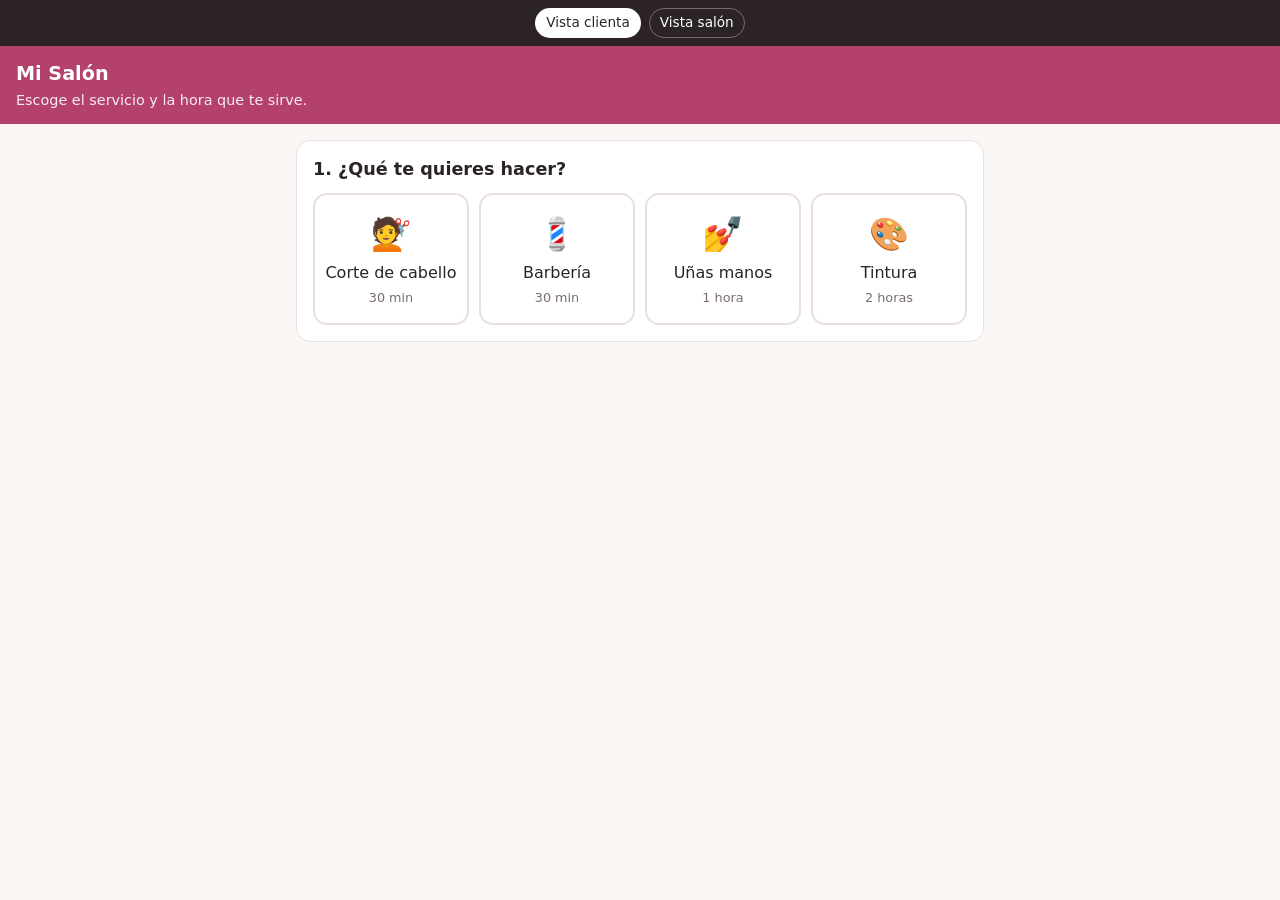
==== index.html @ 4b16f565 "Agenda de citas v0.1 (prototipo para aprobar): menú de servicios, calendario propio, solicitudes ace" ====
<!doctype html>
<html lang="es">
<head>
<meta charset="utf-8">
<meta name="viewport" content="width=device-width, initial-scale=1">
<title>Agenda de Citas</title>
<style>
:root{
  --bg:#faf7f5; --card:#ffffff; --ink:#2b2326; --muted:#7a6d72; --line:#eadfe2;
  --brand:#b4416b; --brand-ink:#ffffff; --soft:#f7e6ec; --ok:#2e7d4f; --okbg:#e5f4ea;
  --warn:#9a6a00; --warnbg:#fff3d6; --bad:#b3261e; --badbg:#fde7e5; --off:#f1eeee;
}
*{box-sizing:border-box}
body{margin:0;background:var(--bg);color:var(--ink);font:16px/1.45 system-ui,-apple-system,"Segoe UI",Roboto,sans-serif}
header{background:var(--brand);color:var(--brand-ink);padding:14px 16px}
header h1{margin:0;font-size:1.2rem}
header p{margin:2px 0 0;opacity:.9;font-size:.9rem}
main{max-width:720px;margin:0 auto;padding:16px}
.demo{display:flex;gap:8px;justify-content:center;padding:8px;background:#2b2326;flex-wrap:wrap}
.demo a{color:#fff;text-decoration:none;font-size:.85rem;padding:4px 10px;border-radius:99px;border:1px solid #fff5}
.demo a.on{background:#fff;color:#2b2326}
.card{background:var(--card);border:1px solid var(--line);border-radius:14px;padding:16px;margin-bottom:14px}
h2{font-size:1.1rem;margin:0 0 10px}
h3{font-size:1rem;margin:14px 0 8px}
.muted{color:var(--muted);font-size:.9rem}
.menu{display:grid;grid-template-columns:repeat(auto-fill,minmax(150px,1fr));gap:10px}
.menu button{display:flex;flex-direction:column;align-items:center;gap:4px;padding:16px 8px;border:2px solid var(--line);border-radius:14px;background:#fff;cursor:pointer;font:inherit;color:inherit}
.menu button:hover,.menu button.sel{border-color:var(--brand);background:var(--soft)}
.menu .ic{font-size:2rem}
.menu .du{font-size:.8rem;color:var(--muted)}
button.btn{font:inherit;border:0;border-radius:10px;padding:11px 16px;cursor:pointer;background:var(--brand);color:var(--brand-ink);font-weight:600}
button.btn.sec{background:#fff;color:var(--ink);border:1px solid var(--line)}
button.btn.ok{background:var(--ok)}
button.btn.bad{background:#fff;color:var(--bad);border:1px solid var(--bad)}
button.btn:disabled{opacity:.45;cursor:not-allowed}
.row{display:flex;gap:8px;flex-wrap:wrap;align-items:center}
.cal{display:grid;grid-template-columns:repeat(7,1fr);gap:4px;text-align:center}
.cal .dn{font-size:.75rem;color:var(--muted);padding:4px 0}
.cal button{font:inherit;aspect-ratio:1;border-radius:10px;border:1px solid var(--line);background:#fff;cursor:pointer;color:var(--ink)}
.cal button:disabled{background:var(--off);color:#bbb;border-color:transparent;cursor:default}
.cal button.sel{background:var(--brand);color:#fff;border-color:var(--brand)}
.cal button.hoy{outline:2px solid var(--brand);outline-offset:-2px}
.calhead{display:flex;justify-content:space-between;align-items:center;margin-bottom:8px}
.calhead button{font:inherit;border:1px solid var(--line);background:#fff;border-radius:8px;padding:4px 12px;cursor:pointer}
.slots{display:grid;grid-template-columns:repeat(auto-fill,minmax(84px,1fr));gap:8px}
.slots button{font:inherit;padding:10px 0;border-radius:10px;border:1px solid var(--line);background:#fff;cursor:pointer}
.slots button.sel{background:var(--brand);color:#fff;border-color:var(--brand)}
label{display:block;font-weight:600;font-size:.9rem;margin:10px 0 4px}
input,select,textarea{font:inherit;width:100%;padding:10px;border:1px solid var(--line);border-radius:10px;background:#fff;color:var(--ink)}
input[type=checkbox]{width:auto}
.chk{display:flex;gap:8px;align-items:flex-start;font-weight:400}
.err{color:var(--bad);font-size:.85rem;margin-top:4px}
.badge{display:inline-block;padding:2px 10px;border-radius:99px;font-size:.8rem;font-weight:600}
.b-pendiente{background:var(--warnbg);color:var(--warn)}
.b-confirmada{background:var(--okbg);color:var(--ok)}
.b-rechazada,.b-cancelada{background:var(--badbg);color:var(--bad)}
.tabs{display:flex;gap:6px;margin-bottom:14px;flex-wrap:wrap}
.tabs a{text-decoration:none;color:var(--ink);padding:8px 14px;border-radius:99px;background:#fff;border:1px solid var(--line);font-size:.95rem}
.tabs a.on{background:var(--brand);color:#fff;border-color:var(--brand)}
.cnt{background:var(--bad);color:#fff;border-radius:99px;padding:0 7px;font-size:.75rem;margin-left:4px}
.item{border:1px solid var(--line);border-radius:12px;padding:12px;margin-bottom:10px}
.item .t{font-weight:700}
.srv{display:grid;grid-template-columns:64px minmax(0,1fr) 120px 36px;gap:6px;align-items:center;margin-bottom:8px}
.srv select[data-f="icono"]{font-size:1.4rem;padding:4px 2px;text-align:center}
.srv button{border:0;background:none;font-size:1.1rem;cursor:pointer;color:var(--bad)}
.dia{display:grid;grid-template-columns:110px minmax(0,1fr) minmax(0,1fr);gap:6px;align-items:center;margin-bottom:6px}
.dia input,.srv input,.srv select{min-width:0}
.dia input[type=time]{padding:8px 6px}
.chips{display:flex;gap:6px;flex-wrap:wrap}
.chips button{font:inherit;font-size:.85rem;border:1px dashed var(--brand);color:var(--brand);background:#fff;border-radius:99px;padding:4px 10px;cursor:pointer}
.toast{position:fixed;left:50%;bottom:20px;transform:translateX(-50%);background:#2b2326;color:#fff;padding:12px 18px;border-radius:12px;box-shadow:0 6px 24px #0004;max-width:90vw;z-index:9}
.resumen{background:var(--soft);border-radius:12px;padding:12px;margin:10px 0}
@media (max-width:480px){
  .srv{grid-template-columns:64px minmax(0,1fr) 32px;grid-template-areas:"ic nom del" "ic dur del";padding-bottom:8px;border-bottom:1px solid var(--line)}
  .srv [data-f="icono"]{grid-area:ic;height:100%}.srv [data-f="nombre"]{grid-area:nom}.srv [data-f="min"]{grid-area:dur}.srv button{grid-area:del}
  .dia{grid-template-columns:92px minmax(0,1fr) minmax(0,1fr);gap:4px}
  .dia .chk{font-size:.9rem}
}
</style>
</head>
<body>
<nav class="demo" id="demo">
  <a href="#/reservar" data-r="reservar">Vista clienta</a>
  <a href="#/salon" data-r="salon">Vista salón</a>
</nav>
<header><h1 id="hNombre">Agenda</h1><p id="hSub"></p></header>
<main id="app"></main>
<div id="toast" class="toast" hidden></div>

<script>
/* ===== Datos (versión de prueba: se guardan en este navegador) ===== */
const K_CFG = "agenda.config", K_CITAS = "agenda.citas";
const SUGERIDOS = [
  ["💇","Corte de cabello",30],["💈","Barbería",30],["🧔","Barba",20],["💅","Uñas manos",60],
  ["🦶","Uñas pies",60],["🎨","Tintura",120],["✨","Peinado",45],["👁️","Cejas",20],
  ["💆","Tratamiento capilar",60],["💄","Maquillaje",60],["🌀","Alisado / keratina",180]
];
const ICONOS = ["💇","💈","🧔","💅","🦶","🎨","✨","👁️","💆","💄","🌀","✂️","🌸","⭐"];
const DIAS = ["Domingo","Lunes","Martes","Miércoles","Jueves","Viernes","Sábado"];
const MESES = ["enero","febrero","marzo","abril","mayo","junio","julio","agosto","septiembre","octubre","noviembre","diciembre"];

function cfgInicial(){
  const h = {};
  for (let d=0; d<7; d++) h[d] = {abierto: d!==0, desde:"08:00", hasta: d===6 ? "14:00" : "18:00"};
  return {
    nombre:"Mi Salón", mensaje:"Escoge el servicio y la hora que te sirve.",
    servicios:[
      {id:id(),icono:"💇",nombre:"Corte de cabello",min:30},
      {id:id(),icono:"💈",nombre:"Barbería",min:30},
      {id:id(),icono:"💅",nombre:"Uñas manos",min:60},
      {id:id(),icono:"🎨",nombre:"Tintura",min:120}],
    horario:h, descanso:{activo:true,desde:"12:00",hasta:"13:00"},
    intervalo:30, simultaneas:1, diasAdelante:30, avisoMinHoras:2
  };
}
function leer(k, def){ try { const v = localStorage.getItem(k); return v ? JSON.parse(v) : def; } catch(e){ return def; } }
function guardar(k, v){ try { localStorage.setItem(k, JSON.stringify(v)); return true; } catch(e){ toast("No se pudo guardar en este navegador."); return false; } }
let cfgMem = null;
function cfg(){
  const g = leer(K_CFG, null); if (g) return g;
  if (!cfgMem){ cfgMem = cfgInicial(); guardar(K_CFG, cfgMem); }
  return cfgMem;
}
function citas(){ return leer(K_CITAS, []); }
function id(){ return Date.now().toString(36) + Math.random().toString(36).slice(2,6); }

/* ===== Utilidades ===== */
const $ = s => document.querySelector(s);
function esc(s){ return String(s ?? "").replace(/[&<>"']/g, c => ({"&":"&amp;","<":"&lt;",">":"&gt;",'"':"&quot;","'":"&#39;"}[c])); }
const pad = n => String(n).padStart(2,"0");
const ymd = d => d.getFullYear()+"-"+pad(d.getMonth()+1)+"-"+pad(d.getDate());
const deYmd = s => { const [a,m,d] = s.split("-").map(Number); return new Date(a,m-1,d); };
const aMin = s => { const [h,m] = s.split(":").map(Number); return h*60+m; };
const deMin = m => pad(Math.floor(m/60))+":"+pad(m%60);
function hora12(s){ let [h,m] = s.split(":").map(Number); const ap = h<12?"a. m.":"p. m."; h = h%12||12; return h+":"+pad(m)+" "+ap; }
function fechaLarga(s){ const d = deYmd(s); return DIAS[d.getDay()]+" "+d.getDate()+" de "+MESES[d.getMonth()]; }
function durTxt(m){ return m<60 ? m+" min" : (m%60 ? Math.floor(m/60)+" h "+m%60+" min" : (m/60)+(m===60?" hora":" horas")); }
function toast(t){ const e = $("#toast"); e.textContent = t; e.hidden = false; clearTimeout(toast.t); toast.t = setTimeout(()=>e.hidden=true, 3500); }

/* ===== Cálculo de horas libres ===== */
function horasLibres(fecha, min, ignorarId){
  const c = cfg(), d = deYmd(fecha), h = c.horario[d.getDay()];
  if (!h || !h.abierto) return [];
  const ini = aMin(h.desde), fin = aMin(h.hasta), paso = Math.max(5, +c.intervalo||30);
  const ahora = new Date(), limite = ahora.getTime() + (+c.avisoMinHoras||0)*3600e3;
  const ocupadas = citas().filter(x => x.fecha===fecha && (x.estado==="pendiente"||x.estado==="confirmada") && x.id!==ignorarId);
  const res = [];
  for (let t = ini; t + min <= fin; t += paso){
    if (c.descanso && c.descanso.activo){
      const a = aMin(c.descanso.desde), b = aMin(c.descanso.hasta);
      if (t < b && t + min > a) continue;
    }
    const inicio = new Date(d.getFullYear(), d.getMonth(), d.getDate(), Math.floor(t/60), t%60);
    if (inicio.getTime() < limite) continue;
    const cruces = ocupadas.filter(x => { const a = aMin(x.hora); return t < a + x.min && t + min > a; }).length;
    if (cruces >= Math.max(1, +c.simultaneas||1)) continue;
    res.push(deMin(t));
  }
  return res;
}

/* ===== Router ===== */
function ruta(){ return (location.hash.replace(/^#\/?/,"") || "reservar").split("/"); }
function render(){
  const r = ruta(), c = cfg();
  $("#hNombre").textContent = c.nombre || "Agenda";
  document.querySelectorAll("#demo a").forEach(a => a.classList.toggle("on", r[0]===a.dataset.r));
  if (r[0]==="salon") return vistaSalon(r[1]||"solicitudes");
  if (r[0]==="cita") return vistaCita(r[1]);
  return vistaReservar();
}
addEventListener("hashchange", () => { estado = {}; borrador = null; render(); });
addEventListener("storage", e => {
  if (e.key !== K_CITAS && e.key !== K_CFG) return;
  const r = ruta();
  if (r[0]==="salon" && e.key===K_CITAS){
    const antes = JSON.parse(e.oldValue||"[]").length, ahora = JSON.parse(e.newValue||"[]").length;
    if (ahora > antes){ toast("🔔 Nueva solicitud de cita"); avisoSistema("Nueva solicitud de cita"); }
  }
  if (r[0]==="cita" && e.key===K_CITAS) toast("Tu cita se actualizó");
  if (!(r[0]==="reservar" && estado.paso==="datos")) render();
});
function avisoSistema(t){ try { if ("Notification" in window && Notification.permission==="granted") new Notification(t); } catch(e){} }

/* ===== Vista clienta: reservar ===== */
let estado = {};
function vistaReservar(){
  const c = cfg(); $("#hSub").textContent = c.mensaje || "";
  const srv = c.servicios.filter(s => s.nombre);
  const diasAbiertos = Object.values(c.horario).some(h => h.abierto);
  if (!srv.length || !diasAbiertos){
    $("#app").innerHTML = `<div class="card"><h2>Pronto podrás reservar aquí</h2><p class="muted">El salón todavía está configurando sus servicios y horarios.</p></div>`;
    return;
  }
  const s = srv.find(x => x.id===estado.srv);
  let h = `<div class="card"><h2>1. ¿Qué te quieres hacer?</h2><div class="menu">` +
    srv.map(x => `<button data-srv="${x.id}" class="${x.id===estado.srv?"sel":""}"><span class="ic">${esc(x.icono||"✨")}</span><span>${esc(x.nombre)}</span><span class="du">${durTxt(x.min)}</span></button>`).join("") +
    `</div></div>`;
  if (s){
    h += `<div class="card"><h2>2. Escoge el día</h2>${calendario(s.min)}</div>`;
    if (estado.fecha){
      const libres = horasLibres(estado.fecha, s.min);
      h += `<div class="card"><h2>3. Escoge la hora</h2><p class="muted">${fechaLarga(estado.fecha)}</p>` +
        (libres.length ? `<div class="slots">` + libres.map(t => `<button data-hora="${t}" class="${t===estado.hora?"sel":""}">${hora12(t)}</button>`).join("") + `</div>`
                       : `<p>Ya no quedan horas libres este día. Prueba con otro.</p>`) + `</div>`;
    }
    if (estado.fecha && estado.hora) h += formDatos(s);
  }
  $("#app").innerHTML = h;
  document.querySelectorAll("[data-srv]").forEach(b => b.onclick = () => { estado = {srv:b.dataset.srv, mes:estado.mes}; render(); bajar(".cal"); });
  document.querySelectorAll("[data-dia]").forEach(b => b.onclick = () => { estado.fecha = b.dataset.dia; estado.hora = null; render(); bajar(".slots"); });
  document.querySelectorAll("[data-mes]").forEach(b => b.onclick = () => { estado.mes = (estado.mes||0) + (+b.dataset.mes); render(); });
  document.querySelectorAll("[data-hora]").forEach(b => b.onclick = () => { estado.hora = b.dataset.hora; estado.paso="datos"; render(); bajar("#fDatos"); });
  const f = $("#fDatos"); if (f) f.onsubmit = enviarSolicitud;
}
function bajar(sel){ const e = $(sel); if (e) e.scrollIntoView({behavior:"smooth", block:"center"}); }

function calendario(min){
  const c = cfg(), hoy = new Date(); hoy.setHours(0,0,0,0);
  const tope = new Date(hoy); tope.setDate(tope.getDate() + (+c.diasAdelante||30));
  const off = estado.mes||0, base = new Date(hoy.getFullYear(), hoy.getMonth()+off, 1);
  const primero = (base.getDay()+6)%7, dimes = new Date(base.getFullYear(), base.getMonth()+1, 0).getDate();
  let h = `<div class="calhead"><button data-mes="-1" ${off<=0?"disabled":""} aria-label="Mes anterior">‹</button><strong>${MESES[base.getMonth()]} ${base.getFullYear()}</strong><button data-mes="1" ${new Date(base.getFullYear(),base.getMonth()+1,1)>tope?"disabled":""} aria-label="Mes siguiente">›</button></div><div class="cal">`;
  h += ["L","M","M","J","V","S","D"].map(d => `<div class="dn">${d}</div>`).join("");
  for (let i=0; i<primero; i++) h += `<div></div>`;
  for (let d=1; d<=dimes; d++){
    const f = new Date(base.getFullYear(), base.getMonth(), d), k = ymd(f);
    const ok = f >= hoy && f <= tope && horasLibres(k, min).length > 0;
    h += `<button ${ok?`data-dia="${k}"`:"disabled"} class="${k===estado.fecha?"sel":""} ${f.getTime()===hoy.getTime()?"hoy":""}">${d}</button>`;
  }
  return h + `</div><p class="muted" style="margin-top:8px">Los días en gris no tienen horas libres.</p>`;
}

function formDatos(s){
  const g = leer("agenda.misdatos", {});
  return `<form class="card" id="fDatos" novalidate><h2>4. Tus datos</h2>
    <div class="resumen"><strong>${esc(s.icono)} ${esc(s.nombre)}</strong><br>${fechaLarga(estado.fecha)} · ${hora12(estado.hora)} · ${durTxt(s.min)}</div>
    <label for="dNom">Nombre</label><input id="dNom" autocomplete="name" value="${esc(g.nombre)}" maxlength="60">
    <div class="err" id="eNom"></div>
    <label for="dCel">Celular</label><input id="dCel" inputmode="tel" autocomplete="tel" placeholder="300 123 4567" value="${esc(g.celular)}" maxlength="16">
    <div class="err" id="eCel"></div>
    <label for="dMail">Correo <span class="muted">(opcional, para enviarte la confirmación)</span></label><input id="dMail" type="email" autocomplete="email" value="${esc(g.correo)}" maxlength="80">
    <div class="err" id="eMail"></div>
    <label for="dNota">Nota para el salón <span class="muted">(opcional)</span></label><textarea id="dNota" rows="2" maxlength="200"></textarea>
    <label class="chk"><input type="checkbox" id="dOk"> <span>Autorizo al salón a usar mis datos solo para gestionar mi cita (Ley 1581 de 2012).</span></label>
    <div class="err" id="eOk"></div>
    <div class="row" style="margin-top:12px"><button class="btn" type="submit">Pedir la cita</button></div>
    <p class="muted">El salón revisa tu solicitud y te confirma.</p></form>`;
}

function enviarSolicitud(ev){
  ev.preventDefault();
  const c = cfg(), s = c.servicios.find(x => x.id===estado.srv);
  const nom = $("#dNom").value.trim().replace(/\s+/g," "), cel = $("#dCel").value.replace(/[\s\-().]/g,"").replace(/^\+?57/,"");
  const mail = $("#dMail").value.trim(), nota = $("#dNota").value.trim();
  let bien = true;
  const marca = (e, t) => { $(e).textContent = t; if (t) bien = false; };
  marca("#eNom", nom.length < 2 ? "Escribe tu nombre." : /[0-9]/.test(nom) ? "El nombre no lleva números." : "");
  marca("#eCel", /^3\d{9}$/.test(cel) ? "" : "Escribe un celular de 10 dígitos que empiece por 3.");
  marca("#eMail", !mail || /^[^\s@]+@[^\s@]+\.[^\s@]{2,}$/.test(mail) ? "" : "Ese correo no parece correcto.");
  marca("#eOk", $("#dOk").checked ? "" : "Necesitamos tu autorización para agendar.");
  if (!bien) return;
  if (!s || !horasLibres(estado.fecha, s.min).includes(estado.hora)){
    toast("Esa hora se acaba de ocupar. Escoge otra."); estado.hora = null; estado.paso = null; render(); return;
  }
  const cita = {id:id(), servicioId:s.id, servicio:s.nombre, icono:s.icono, min:s.min, fecha:estado.fecha, hora:estado.hora,
    nombre:nom, celular:cel, correo:mail, nota, estado:"pendiente", creada:new Date().toISOString()};
  const todas = citas(); todas.push(cita);
  if (!guardar(K_CITAS, todas)) return;
  guardar("agenda.misdatos", {nombre:nom, celular:cel, correo:mail});
  estado = {}; location.hash = "#/cita/" + cita.id;
}

/* ===== Vista clienta: estado de mi cita ===== */
function vistaCita(cid){
  const x = citas().find(c => c.id===cid); $("#hSub").textContent = "Tu cita";
  if (!x){ $("#app").innerHTML = `<div class="card"><h2>No encontramos esa cita</h2><p><a href="#/reservar">Pedir una cita</a></p></div>`; return; }
  const txt = {pendiente:"Tu solicitud llegó al salón. Te avisamos cuando la confirmen.",
    confirmada:"¡Listo! El salón confirmó tu cita. Te esperamos.",
    rechazada:"El salón no puede atenderte a esa hora." + (x.motivo ? " Motivo: " + x.motivo : "") + " Puedes pedir otra.",
    cancelada:"Esta cita fue cancelada."}[x.estado];
  $("#app").innerHTML = `<div class="card"><span class="badge b-${x.estado}">${x.estado[0].toUpperCase()+x.estado.slice(1)}</span>
    <h2 style="margin-top:10px">${esc(x.icono)} ${esc(x.servicio)}</h2>
    <p><strong>${fechaLarga(x.fecha)}</strong> a las <strong>${hora12(x.hora)}</strong> (${durTxt(x.min)})</p>
    <p>${esc(txt)}</p>
    <div class="row">
      ${x.estado==="confirmada" ? `<button class="btn" id="bIcs">Agregar a mi calendario</button>` : ""}
      ${x.estado==="pendiente"||x.estado==="confirmada" ? `<button class="btn bad" id="bCan">Cancelar mi cita</button>` : `<a href="#/reservar"><button class="btn">Pedir otra cita</button></a>`}
    </div></div>`;
  const bi = $("#bIcs"); if (bi) bi.onclick = () => bajarIcs(x);
  const bc = $("#bCan"); if (bc) bc.onclick = () => { if (bc.dataset.seguro){ cambiarEstado(x.id,"cancelada"); } else { bc.dataset.seguro = 1; bc.textContent = "Toca otra vez para cancelar"; } };
}
function bajarIcs(x){
  const f = x.fecha.replace(/-/g,""), ini = x.hora.replace(":","")+"00", fin = deMin(aMin(x.hora)+x.min).replace(":","")+"00";
  const ics = ["BEGIN:VCALENDAR","VERSION:2.0","PRODID:-//Agenda//ES","BEGIN:VEVENT","UID:"+x.id+"@agenda",
    "DTSTART:"+f+"T"+ini,"DTEND:"+f+"T"+fin,"SUMMARY:"+x.servicio+" - "+cfg().nombre,
    "BEGIN:VALARM","TRIGGER:-PT2H","ACTION:DISPLAY","DESCRIPTION:Recordatorio de tu cita","END:VALARM","END:VEVENT","END:VCALENDAR"].join("\r\n");
  const a = document.createElement("a"); a.href = URL.createObjectURL(new Blob([ics],{type:"text/calendar"})); a.download = "mi-cita.ics"; a.click();
}
function cambiarEstado(cid, est, motivo){
  const t = citas(), x = t.find(c => c.id===cid); if (!x) return;
  x.estado = est; if (motivo !== undefined) x.motivo = motivo; x.actualizada = new Date().toISOString();
  guardar(K_CITAS, t); render();
}

/* ===== Vista salón ===== */
function vistaSalon(tab){
  const c = cfg(); $("#hSub").textContent = "Panel del salón";
  const pend = citas().filter(x => x.estado==="pendiente").length;
  let h = `<nav class="tabs">
    <a href="#/salon/solicitudes" class="${tab==="solicitudes"?"on":""}">Solicitudes${pend?`<span class="cnt">${pend}</span>`:""}</a>
    <a href="#/salon/agenda" class="${tab==="agenda"?"on":""}">Agenda</a>
    <a href="#/salon/config" class="${tab==="config"?"on":""}">Configuración</a></nav>`;
  if (tab==="config") h += vistaConfig(c);
  else if (tab==="agenda") h += vistaAgenda();
  else h += vistaSolicitudes();
  $("#app").innerHTML = h;
  if (tab==="config") enlazarConfig();
  enlazarCitas();
  if ("Notification" in window && Notification.permission==="default" && !vistaSalon.pidio){
    vistaSalon.pidio = true; try { Notification.requestPermission(); } catch(e){}
  }
}
function tarjetaCita(x, acciones){
  return `<div class="item"><div class="row" style="justify-content:space-between"><span class="t">${esc(x.icono)} ${esc(x.servicio)}</span><span class="badge b-${x.estado}">${x.estado}</span></div>
    <div>${fechaLarga(x.fecha)} · <strong>${hora12(x.hora)}</strong> – ${hora12(deMin(aMin(x.hora)+x.min))}</div>
    <div>👤 ${esc(x.nombre)} · 📱 <a href="tel:${esc(x.celular)}">${esc(x.celular)}</a>${x.correo?` · ✉️ ${esc(x.correo)}`:""}</div>
    ${x.nota?`<div class="muted">“${esc(x.nota)}”</div>`:""}
    ${x.motivo?`<div class="muted">Motivo: ${esc(x.motivo)}</div>`:""}
    ${acciones?`<div class="row" style="margin-top:8px">${acciones}</div>`:""}</div>`;
}
function vistaSolicitudes(){
  const p = citas().filter(x => x.estado==="pendiente").sort((a,b) => (a.fecha+a.hora).localeCompare(b.fecha+b.hora));
  if (!p.length) return `<div class="card"><h2>Sin solicitudes nuevas</h2><p class="muted">Cuando una clienta pida cita, aparece aquí para que la aceptes.</p></div>`;
  return `<div class="card"><h2>Por confirmar (${p.length})</h2>` + p.map(x => tarjetaCita(x,
    `<button class="btn ok" data-ac="${x.id}">Aceptar</button><button class="btn bad" data-re="${x.id}">Rechazar</button>`)).join("") + `</div>`;
}
let diaAgenda = ymd(new Date());
function vistaAgenda(){
  const del = citas().filter(x => x.fecha===diaAgenda && x.estado==="confirmada").sort((a,b) => a.hora.localeCompare(b.hora));
  const prox = citas().filter(x => x.estado==="confirmada" && x.fecha>=ymd(new Date())).length;
  return `<div class="card"><h2>Agenda</h2><div class="row"><button class="btn sec" data-dmove="-1">‹</button>
    <input type="date" id="dAg" value="${diaAgenda}" style="max-width:180px"><button class="btn sec" data-dmove="1">›</button></div>
    <h3>${fechaLarga(diaAgenda)}</h3>` +
    (del.length ? del.map(x => tarjetaCita(x, `<button class="btn bad" data-ca="${x.id}">Cancelar</button>`)).join("") : `<p class="muted">No hay citas confirmadas este día.</p>`) +
    `<p class="muted">Citas confirmadas de hoy en adelante: ${prox}</p></div>`;
}
function enlazarCitas(){
  document.querySelectorAll("[data-ac]").forEach(b => b.onclick = () => {
    const x = citas().find(c => c.id===b.dataset.ac);
    const choque = citas().filter(o => o.id!==x.id && o.estado==="confirmada" && o.fecha===x.fecha && aMin(x.hora) < aMin(o.hora)+o.min && aMin(x.hora)+x.min > aMin(o.hora)).length;
    if (choque >= Math.max(1, +cfg().simultaneas||1) && !b.dataset.seguro){ b.dataset.seguro = 1; b.textContent = "Se cruza con otra cita. ¿Aceptar igual?"; return; }
    cambiarEstado(x.id, "confirmada"); toast("Cita confirmada");
  });
  document.querySelectorAll("[data-re]").forEach(b => b.onclick = () => {
    const cont = b.parentElement;
    if (cont.querySelector(".motivo")) return;
    cont.insertAdjacentHTML("afterend", `<div class="motivo row" style="margin-top:8px"><input placeholder="Motivo (opcional), ej: ese día no hay cupo" maxlength="120" style="flex:1"><button class="btn bad">Rechazar</button></div>`);
    const m = cont.nextElementSibling; m.querySelector("input").focus();
    m.querySelector("button").onclick = () => { cambiarEstado(b.dataset.re, "rechazada", m.querySelector("input").value.trim()); toast("Solicitud rechazada"); };
  });
  document.querySelectorAll("[data-ca]").forEach(b => b.onclick = () => {
    if (!b.dataset.seguro){ b.dataset.seguro = 1; b.textContent = "Toca otra vez para cancelar"; return; }
    cambiarEstado(b.dataset.ca, "cancelada");
  });
  const da = $("#dAg"); if (da) da.onchange = () => { if (da.value){ diaAgenda = da.value; render(); } };
  document.querySelectorAll("[data-dmove]").forEach(b => b.onclick = () => { const d = deYmd(diaAgenda); d.setDate(d.getDate() + +b.dataset.dmove); diaAgenda = ymd(d); render(); });
}

/* ===== Configuración del salón ===== */
let borrador = null;
function vistaConfig(c){
  borrador = borrador || JSON.parse(JSON.stringify(c));
  const b = borrador, usados = new Set(b.servicios.map(s => s.nombre.toLowerCase()));
  const sug = SUGERIDOS.filter(s => !usados.has(s[1].toLowerCase()));
  return `<form class="card" id="fCfg" novalidate>
    <h2>Tu salón</h2>
    <label for="cNom">Nombre del salón</label><input id="cNom" value="${esc(b.nombre)}" maxlength="50">
    <label for="cMsg">Mensaje para las clientas</label><input id="cMsg" value="${esc(b.mensaje)}" maxlength="100">

    <h3>Servicios que ofreces</h3>
    <p class="muted">Escribe cada servicio y cuántos minutos te demoras. Así el calendario solo muestra horas en las que alcanzas.</p>
    <div id="lSrv">${b.servicios.map((s,i) => `<div class="srv">
      <select data-i="${i}" data-f="icono" aria-label="Ícono">${ICONOS.map(ic => `<option ${ic===s.icono?"selected":""}>${ic}</option>`).join("")}</select>
      <input data-i="${i}" data-f="nombre" value="${esc(s.nombre)}" placeholder="Ej: Corte de cabello" maxlength="40" aria-label="Servicio">
      <select data-i="${i}" data-f="min" aria-label="Duración">${[10,15,20,30,40,45,60,75,90,120,150,180,240].map(m => `<option value="${m}" ${m===+s.min?"selected":""}>${durTxt(m)}</option>`).join("")}</select>
      <button type="button" data-del="${i}" aria-label="Quitar">✕</button></div>`).join("")}</div>
    <div class="row" style="margin:6px 0 10px"><button type="button" class="btn sec" id="bAddSrv">+ Escribir otro servicio</button></div>
    ${sug.length?`<p class="muted">O agrega uno de la lista (con su tiempo típico, lo puedes cambiar):</p><div class="chips">${sug.map(s => `<button type="button" data-sug="${esc(s[1])}">${s[0]} ${esc(s[1])} · ${durTxt(s[2])}</button>`).join("")}</div>`:""}
    <div class="err" id="eSrv"></div>

    <h3>Días y horas en que atiendes</h3>
    ${[1,2,3,4,5,6,0].map(d => { const h = b.horario[d]; return `<div class="dia">
      <label class="chk" style="margin:0"><input type="checkbox" data-d="${d}" data-f="abierto" ${h.abierto?"checked":""}> ${DIAS[d]}</label>
      <input type="time" data-d="${d}" data-f="desde" value="${h.desde}" ${h.abierto?"":"disabled"} aria-label="${DIAS[d]} desde">
      <input type="time" data-d="${d}" data-f="hasta" value="${h.hasta}" ${h.abierto?"":"disabled"} aria-label="${DIAS[d]} hasta"></div>`; }).join("")}
    <div class="err" id="eHor"></div>
    <label class="chk"><input type="checkbox" id="cDesc" ${b.descanso.activo?"checked":""}> Hora de almuerzo / descanso (no se reciben citas)</label>
    <div class="row"><input type="time" id="cDescA" value="${b.descanso.desde}" style="max-width:150px"> a <input type="time" id="cDescB" value="${b.descanso.hasta}" style="max-width:150px"></div>
    <div class="err" id="eDesc"></div>

    <h3>Reglas</h3>
    <label for="cInt">Las citas pueden empezar cada</label>
    <select id="cInt">${[15,20,30,60].map(m => `<option value="${m}" ${m===+b.intervalo?"selected":""}>${m} minutos</option>`).join("")}</select>
    <label for="cSim">Personas atendiendo a la vez</label>
    <select id="cSim">${[1,2,3,4,5,6].map(n => `<option ${n===+b.simultaneas?"selected":""}>${n}</option>`).join("")}</select>
    <label for="cDias">Se puede reservar con anticipación de hasta</label>
    <select id="cDias">${[7,15,30,60,90].map(n => `<option value="${n}" ${n===+b.diasAdelante?"selected":""}>${n} días</option>`).join("")}</select>
    <label for="cAviso">Aviso mínimo antes de la cita</label>
    <select id="cAviso">${[0,1,2,3,6,12,24].map(n => `<option value="${n}" ${n===+b.avisoMinHoras?"selected":""}>${n===0?"Sin mínimo":n+(n===1?" hora":" horas")}</option>`).join("")}</select>

    <div class="row" style="margin-top:16px"><button class="btn" type="submit">Guardar cambios</button><button type="button" class="btn sec" id="bDescartar">Descartar</button></div>
  </form>`;
}
function leerFormCfg(){
  const b = borrador;
  b.nombre = $("#cNom").value.trim(); b.mensaje = $("#cMsg").value.trim();
  document.querySelectorAll("#lSrv [data-i]").forEach(e => { const s = b.servicios[e.dataset.i]; s[e.dataset.f] = e.dataset.f==="min" ? +e.value : (e.dataset.f==="nombre" ? e.value.trim() : e.value); });
  document.querySelectorAll("[data-d]").forEach(e => { const h = b.horario[e.dataset.d]; h[e.dataset.f] = e.type==="checkbox" ? e.checked : e.value; });
  b.descanso = {activo:$("#cDesc").checked, desde:$("#cDescA").value, hasta:$("#cDescB").value};
  b.intervalo = +$("#cInt").value; b.simultaneas = +$("#cSim").value; b.diasAdelante = +$("#cDias").value; b.avisoMinHoras = +$("#cAviso").value;
}
function enlazarConfig(){
  const re = () => { leerFormCfg(); render(); };
  $("#bAddSrv").onclick = () => { leerFormCfg(); borrador.servicios.push({id:id(), icono:"✨", nombre:"", min:30}); render(); const ins = document.querySelectorAll('#lSrv [data-f="nombre"]'); ins[ins.length-1].focus(); };
  document.querySelectorAll("[data-sug]").forEach(b => b.onclick = () => { leerFormCfg(); const s = SUGERIDOS.find(x => x[1]===b.dataset.sug); borrador.servicios.push({id:id(), icono:s[0], nombre:s[1], min:s[2]}); render(); });
  document.querySelectorAll("[data-del]").forEach(b => b.onclick = () => { leerFormCfg(); borrador.servicios.splice(+b.dataset.del,1); render(); });
  document.querySelectorAll('[data-f="abierto"]').forEach(e => e.onchange = re);
  $("#bDescartar").onclick = () => { borrador = null; render(); toast("Cambios descartados"); };
  $("#fCfg").onsubmit = ev => {
    ev.preventDefault(); leerFormCfg(); const b = borrador; let bien = true;
    const marca = (e, t) => { $(e).textContent = t; if (t) bien = false; };
    const llenos = b.servicios.filter(s => s.nombre);
    const nombres = llenos.map(s => s.nombre.toLowerCase());
    marca("#eSrv", !llenos.length ? "Agrega al menos un servicio." : nombres.length !== new Set(nombres).size ? "Hay dos servicios con el mismo nombre." : "");
    const malos = [0,1,2,3,4,5,6].filter(d => b.horario[d].abierto && (!b.horario[d].desde || !b.horario[d].hasta || aMin(b.horario[d].desde) >= aMin(b.horario[d].hasta)));
    marca("#eHor", !Object.values(b.horario).some(h => h.abierto) ? "Marca al menos un día en que atiendes." : malos.length ? "Revisa la hora de " + malos.map(d => DIAS[d]).join(", ") + ": la hora de cierre debe ser después de la de apertura." : "");
    marca("#eDesc", b.descanso.activo && (!b.descanso.desde || !b.descanso.hasta || aMin(b.descanso.desde) >= aMin(b.descanso.hasta)) ? "El descanso debe terminar después de empezar." : "");
    if (!b.nombre){ b.nombre = "Mi Salón"; }
    if (!bien){ toast("Revisa lo que está en rojo"); return; }
    b.servicios = llenos;
    if (guardar(K_CFG, b)){ borrador = null; toast("Configuración guardada ✔"); render(); }
  };
}

render();
</script>
</body>
</html>
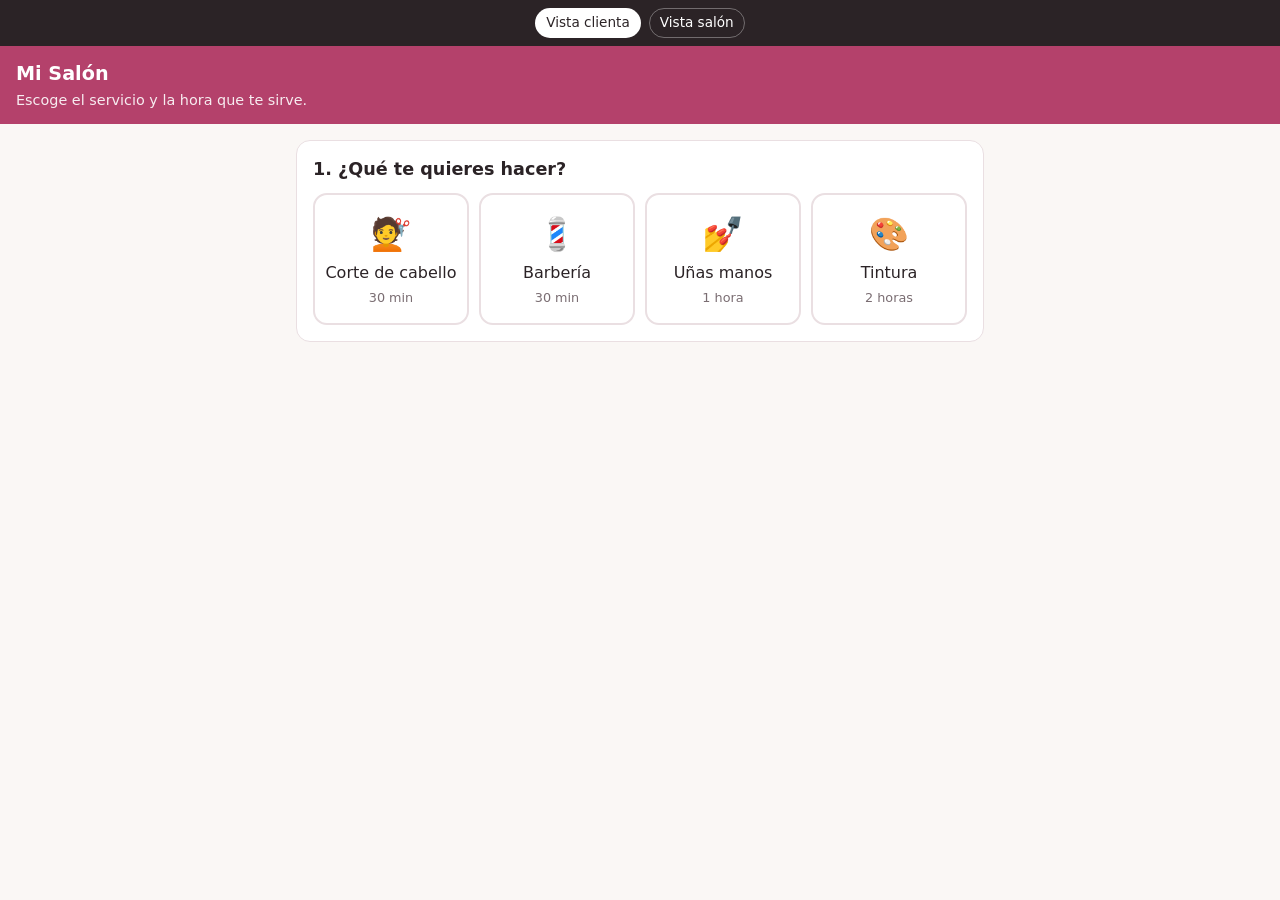
==== commit 39cedda0: "v0.2: modo en línea con Google Apps Script (hoja del salón), clave del panel, correos, lista de salo" ====
--- a/index.html
+++ b/index.html
@@ -87,6 +87,7 @@
 <main id="app"></main>
 <div id="toast" class="toast" hidden></div>
 
+<script src="salones.js"></script>
 <script>
 /* ===== Datos (versión de prueba: se guardan en este navegador) ===== */
 const K_CFG = "agenda.config", K_CITAS = "agenda.citas";
@@ -115,13 +116,28 @@
 }
 function leer(k, def){ try { const v = localStorage.getItem(k); return v ? JSON.parse(v) : def; } catch(e){ return def; } }
 function guardar(k, v){ try { localStorage.setItem(k, JSON.stringify(v)); return true; } catch(e){ toast("No se pudo guardar en este navegador."); return false; } }
+/* Modo en línea: el link lleva ?s=<salón> y salones.js dice dónde está el programa de ese salón.
+   Sin ?s= la página funciona en modo de prueba (todo en este navegador). */
+const SLUG = (new URLSearchParams(location.search).get("s") || "").toLowerCase().replace(/[^a-z0-9-]/g, "");
+const API = SLUG && window.SALONES ? (SALONES[SLUG] || "") : "";
+const EN_LINEA = !!SLUG;
+const MEM = {cfg:null, citas:[], cita:null, listo:""};
+const K_CLAVE = "agenda.clave." + SLUG, K_MIS = "agenda.miscitas." + SLUG;
+async function api(p){
+  if (!API) throw new Error("Este salón no existe o el link está mal escrito");
+  const r = await fetch(API, {method:"POST", body:JSON.stringify(p)});
+  const j = await r.json();
+  if (!j.ok) throw new Error(j.error || "Error del servidor");
+  return j;
+}
 let cfgMem = null;
 function cfg(){
+  if (EN_LINEA) return MEM.cfg || {nombre:"Agenda", mensaje:"", servicios:[], horario:{}, descanso:{}};
   const g = leer(K_CFG, null); if (g) return g;
   if (!cfgMem){ cfgMem = cfgInicial(); guardar(K_CFG, cfgMem); }
   return cfgMem;
 }
-function citas(){ return leer(K_CITAS, []); }
+function citas(){ return EN_LINEA ? MEM.citas : leer(K_CITAS, []); }
 function id(){ return Date.now().toString(36) + Math.random().toString(36).slice(2,6); }
 
 /* ===== Utilidades ===== */
@@ -143,7 +159,7 @@
   if (!h || !h.abierto) return [];
   const ini = aMin(h.desde), fin = aMin(h.hasta), paso = Math.max(5, +c.intervalo||30);
   const ahora = new Date(), limite = ahora.getTime() + (+c.avisoMinHoras||0)*3600e3;
-  const ocupadas = citas().filter(x => x.fecha===fecha && (x.estado==="pendiente"||x.estado==="confirmada") && x.id!==ignorarId);
+  const ocupadas = citas().filter(x => x.fecha===fecha && (x.estado==="pendiente"||x.estado==="confirmada") && (!ignorarId || x.id!==ignorarId));
   const res = [];
   for (let t = ini; t + min <= fin; t += paso){
     if (c.descanso && c.descanso.activo){
@@ -162,13 +178,65 @@
 /* ===== Router ===== */
 function ruta(){ return (location.hash.replace(/^#\/?/,"") || "reservar").split("/"); }
 function render(){
-  const r = ruta(), c = cfg();
+  const r = ruta();
+  if (EN_LINEA){
+    const llave = r[0]==="salon" ? "salon" : r.join("/");
+    if (MEM.listo !== llave) return cargar(r, llave);
+  }
+  const c = cfg();
   $("#hNombre").textContent = c.nombre || "Agenda";
+  document.title = (c.nombre || "Agenda") + (r[0]==="salon" ? " · Panel" : " · Citas");
   document.querySelectorAll("#demo a").forEach(a => a.classList.toggle("on", r[0]===a.dataset.r));
   if (r[0]==="salon") return vistaSalon(r[1]||"solicitudes");
   if (r[0]==="cita") return vistaCita(r[1]);
   return vistaReservar();
 }
+async function cargar(r, llave){
+  MEM.listo = "cargando:" + llave;
+  $("#app").innerHTML = `<div class="card"><p class="muted">Cargando…</p></div>`;
+  try {
+    if (r[0]==="salon"){
+      const clave = leer(K_CLAVE, "");
+      if (!clave){ MEM.listo = ""; return vistaLogin(); }
+      const j = await api({accion:"salon", clave}); MEM.cfg = j.cfg; MEM.citas = j.citas;
+    } else if (r[0]==="cita"){
+      const j = await api({accion:"verCita", id:r[1], token:r[2]}); MEM.cita = j.cita; MEM.cfg = j.cfg;
+    } else {
+      const j = await api({accion:"publico"}); MEM.cfg = j.cfg; MEM.citas = j.ocupadas;
+    }
+    MEM.listo = llave; render();
+  } catch(e){
+    MEM.listo = "";
+    if (r[0]==="salon" && /clave/i.test(e.message) && !/todav/i.test(e.message)){ guardar(K_CLAVE, ""); return vistaLogin("Clave incorrecta. Intenta de nuevo."); }
+    const red = e instanceof TypeError;   // fetch falló: sin internet o servidor caído
+    $("#app").innerHTML = red
+      ? `<div class="card"><h2>No hay conexión</h2><p class="muted">Revisa tu internet e intenta otra vez.</p><button class="btn" id="bRe">Reintentar</button></div>`
+      : `<div class="card"><h2>${esc(e.message)}</h2>${r[0]!=="reservar" ? `<p><a href="#/reservar">Ir a pedir una cita</a></p>` : `<p class="muted">Pide al salón que te envíe el link otra vez.</p>`}</div>`;
+    const bRe = $("#bRe"); if (bRe) bRe.onclick = render;
+  }
+}
+function vistaLogin(msg){
+  $("#hNombre").textContent = "Panel del salón"; $("#hSub").textContent = "";
+  $("#app").innerHTML = `<form class="card" id="fLogin"><h2>Entrar al panel del salón</h2>
+    <label for="lClave">Clave</label><input id="lClave" type="password" autocomplete="current-password">
+    <div class="err">${esc(msg||"")}</div>
+    <div class="row" style="margin-top:12px"><button class="btn">Entrar</button></div>
+    <p class="muted">La clave queda guardada en este celular para no pedírtela cada vez.</p></form>`;
+  $("#lClave").focus();
+  $("#fLogin").onsubmit = e => { e.preventDefault(); const v = $("#lClave").value.trim(); if (!v) return; guardar(K_CLAVE, v); render(); };
+}
+/* El panel del salón se actualiza solo cada 40 segundos y avisa si llega una solicitud nueva */
+setInterval(async () => {
+  if (!EN_LINEA || ruta()[0]!=="salon" || document.hidden || MEM.listo!=="salon") return;
+  if (ruta()[1]==="config" || document.querySelector(".motivo") || document.querySelector("[data-seguro]")) return;
+  try {
+    const j = await api({accion:"salon", clave:leer(K_CLAVE,"")});
+    const pend = l => l.filter(x => x.estado==="pendiente").length, antes = pend(MEM.citas);
+    MEM.cfg = j.cfg; MEM.citas = j.citas;
+    if (pend(j.citas) > antes){ toast("🔔 Nueva solicitud de cita"); avisoSistema("Nueva solicitud de cita"); }
+    render();
+  } catch(e){}
+}, 40000);
 addEventListener("hashchange", () => { estado = {}; borrador = null; render(); });
 addEventListener("storage", e => {
   if (e.key !== K_CITAS && e.key !== K_CFG) return;
@@ -193,7 +261,9 @@
     return;
   }
   const s = srv.find(x => x.id===estado.srv);
-  let h = `<div class="card"><h2>1. ¿Qué te quieres hacer?</h2><div class="menu">` +
+  const hoyTxt = ymd(new Date()), mis = EN_LINEA ? leer(K_MIS, []).filter(m => m.fecha >= hoyTxt) : [];
+  let h = (mis.length ? `<div class="card"><h2>Tus citas</h2>` + mis.map(m => `<p style="margin:6px 0"><a href="${esc(m.href)}">${esc(m.icono)} ${esc(m.servicio)} · ${fechaLarga(m.fecha)} · ${hora12(m.hora)}</a></p>`).join("") + `</div>` : "") +
+    `<div class="card"><h2>1. ¿Qué te quieres hacer?</h2><div class="menu">` +
     srv.map(x => `<button data-srv="${x.id}" class="${x.id===estado.srv?"sel":""}"><span class="ic">${esc(x.icono||"✨")}</span><span>${esc(x.nombre)}</span><span class="du">${durTxt(x.min)}</span></button>`).join("") +
     `</div></div>`;
   if (s){
@@ -211,7 +281,12 @@
   document.querySelectorAll("[data-dia]").forEach(b => b.onclick = () => { estado.fecha = b.dataset.dia; estado.hora = null; render(); bajar(".slots"); });
   document.querySelectorAll("[data-mes]").forEach(b => b.onclick = () => { estado.mes = (estado.mes||0) + (+b.dataset.mes); render(); });
   document.querySelectorAll("[data-hora]").forEach(b => b.onclick = () => { estado.hora = b.dataset.hora; estado.paso="datos"; render(); bajar("#fDatos"); });
-  const f = $("#fDatos"); if (f) f.onsubmit = enviarSolicitud;
+  const f = $("#fDatos");
+  if (f){
+    f.onsubmit = enviarSolicitud;
+    const limpiar = e => { const base = e.target.type==="checkbox" ? e.target.closest("label") : e.target; const er = base && base.nextElementSibling; if (er && er.classList.contains("err")) er.textContent = ""; };
+    f.addEventListener("input", limpiar); f.addEventListener("change", limpiar);
+  }
 }
 function bajar(sel){ const e = $(sel); if (e) e.scrollIntoView({behavior:"smooth", block:"center"}); }
 
@@ -248,7 +323,7 @@
     <p class="muted">El salón revisa tu solicitud y te confirma.</p></form>`;
 }
 
-function enviarSolicitud(ev){
+async function enviarSolicitud(ev){
   ev.preventDefault();
   const c = cfg(), s = c.servicios.find(x => x.id===estado.srv);
   const nom = $("#dNom").value.trim().replace(/\s+/g," "), cel = $("#dCel").value.replace(/[\s\-().]/g,"").replace(/^\+?57/,"");
@@ -260,6 +335,20 @@
   marca("#eMail", !mail || /^[^\s@]+@[^\s@]+\.[^\s@]{2,}$/.test(mail) ? "" : "Ese correo no parece correcto.");
   marca("#eOk", $("#dOk").checked ? "" : "Necesitamos tu autorización para agendar.");
   if (!bien) return;
+  if (EN_LINEA){
+    const btn = $("#fDatos button[type=submit]"); btn.disabled = true; btn.textContent = "Enviando…";
+    try {
+      const j = await api({accion:"pedir", cita:{servicioId:s.id, fecha:estado.fecha, hora:estado.hora, nombre:nom, celular:cel, correo:mail, nota}});
+      guardar("agenda.misdatos", {nombre:nom, celular:cel, correo:mail});
+      const mis = leer(K_MIS, []); mis.unshift({href:"#/cita/"+j.id+"/"+j.token, fecha:estado.fecha, hora:estado.hora, servicio:s.nombre, icono:s.icono}); guardar(K_MIS, mis.slice(0, 10));
+      estado = {}; location.hash = "#/cita/" + j.id + "/" + j.token;
+    } catch(e){
+      toast(e.message);
+      if (/ocup/i.test(e.message)){ estado.hora = null; estado.paso = null; MEM.listo = ""; render(); }
+      else { btn.disabled = false; btn.textContent = "Pedir la cita"; }
+    }
+    return;
+  }
   if (!s || !horasLibres(estado.fecha, s.min).includes(estado.hora)){
     toast("Esa hora se acaba de ocupar. Escoge otra."); estado.hora = null; estado.paso = null; render(); return;
   }
@@ -273,7 +362,7 @@
 
 /* ===== Vista clienta: estado de mi cita ===== */
 function vistaCita(cid){
-  const x = citas().find(c => c.id===cid); $("#hSub").textContent = "Tu cita";
+  const x = EN_LINEA ? MEM.cita : citas().find(c => c.id===cid); $("#hSub").textContent = "Tu cita";
   if (!x){ $("#app").innerHTML = `<div class="card"><h2>No encontramos esa cita</h2><p><a href="#/reservar">Pedir una cita</a></p></div>`; return; }
   const txt = {pendiente:"Tu solicitud llegó al salón. Te avisamos cuando la confirmen.",
     confirmada:"¡Listo! El salón confirmó tu cita. Te esperamos.",
@@ -297,10 +386,18 @@
     "BEGIN:VALARM","TRIGGER:-PT2H","ACTION:DISPLAY","DESCRIPTION:Recordatorio de tu cita","END:VALARM","END:VEVENT","END:VCALENDAR"].join("\r\n");
   const a = document.createElement("a"); a.href = URL.createObjectURL(new Blob([ics],{type:"text/calendar"})); a.download = "mi-cita.ics"; a.click();
 }
-function cambiarEstado(cid, est, motivo){
-  const t = citas(), x = t.find(c => c.id===cid); if (!x) return;
+async function cambiarEstado(cid, est, motivo){
+  if (EN_LINEA){
+    try {
+      const r = ruta();
+      if (r[0]==="cita") await api({accion:"cancelarCita", id:cid, token:r[2]});
+      else await api({accion:"estado", clave:leer(K_CLAVE,""), id:cid, estado:est, motivo:motivo||""});
+      MEM.listo = ""; render(); return true;
+    } catch(e){ toast("No se pudo: " + e.message); return false; }
+  }
+  const t = citas(), x = t.find(c => c.id===cid); if (!x) return false;
   x.estado = est; if (motivo !== undefined) x.motivo = motivo; x.actualizada = new Date().toISOString();
-  guardar(K_CITAS, t); render();
+  guardar(K_CITAS, t); render(); return true;
 }
 
 /* ===== Vista salón ===== */
@@ -311,11 +408,16 @@
     <a href="#/salon/solicitudes" class="${tab==="solicitudes"?"on":""}">Solicitudes${pend?`<span class="cnt">${pend}</span>`:""}</a>
     <a href="#/salon/agenda" class="${tab==="agenda"?"on":""}">Agenda</a>
     <a href="#/salon/config" class="${tab==="config"?"on":""}">Configuración</a></nav>`;
-  if (tab==="config") h += vistaConfig(c);
+  const linkCli = location.origin + location.pathname + "?s=" + SLUG;
+  if (tab==="config") h += (EN_LINEA ? `<div class="card"><h2>Link para tus clientas</h2><p class="muted">Ponlo en tu Instagram o mándalo por WhatsApp.</p>
+      <div class="row"><input id="lnk" value="${esc(linkCli)}" readonly style="flex:1"><button type="button" class="btn sec" id="bCop">Copiar</button></div>
+      <p style="margin-top:12px"><button type="button" class="btn sec" id="bSalir">Salir del panel en este celular</button></p></div>` : "") + vistaConfig(c);
   else if (tab==="agenda") h += vistaAgenda();
   else h += vistaSolicitudes();
   $("#app").innerHTML = h;
   if (tab==="config") enlazarConfig();
+  const bCop = $("#bCop"); if (bCop) bCop.onclick = () => { const i = $("#lnk"); i.select(); (navigator.clipboard ? navigator.clipboard.writeText(i.value) : Promise.reject()).then(() => toast("Link copiado"), () => { document.execCommand("copy"); toast("Link copiado"); }); };
+  const bSal = $("#bSalir"); if (bSal) bSal.onclick = () => { guardar(K_CLAVE, ""); MEM.listo = ""; render(); };
   enlazarCitas();
   if ("Notification" in window && Notification.permission==="default" && !vistaSalon.pidio){
     vistaSalon.pidio = true; try { Notification.requestPermission(); } catch(e){}
@@ -350,18 +452,18 @@
     const x = citas().find(c => c.id===b.dataset.ac);
     const choque = citas().filter(o => o.id!==x.id && o.estado==="confirmada" && o.fecha===x.fecha && aMin(x.hora) < aMin(o.hora)+o.min && aMin(x.hora)+x.min > aMin(o.hora)).length;
     if (choque >= Math.max(1, +cfg().simultaneas||1) && !b.dataset.seguro){ b.dataset.seguro = 1; b.textContent = "Se cruza con otra cita. ¿Aceptar igual?"; return; }
-    cambiarEstado(x.id, "confirmada"); toast("Cita confirmada");
+    b.disabled = true; cambiarEstado(x.id, "confirmada").then(ok => { if (ok) toast("Cita confirmada"); else b.disabled = false; });
   });
   document.querySelectorAll("[data-re]").forEach(b => b.onclick = () => {
     const cont = b.parentElement;
     if (cont.querySelector(".motivo")) return;
     cont.insertAdjacentHTML("afterend", `<div class="motivo row" style="margin-top:8px"><input placeholder="Motivo (opcional), ej: ese día no hay cupo" maxlength="120" style="flex:1"><button class="btn bad">Rechazar</button></div>`);
     const m = cont.nextElementSibling; m.querySelector("input").focus();
-    m.querySelector("button").onclick = () => { cambiarEstado(b.dataset.re, "rechazada", m.querySelector("input").value.trim()); toast("Solicitud rechazada"); };
+    m.querySelector("button").onclick = ev => { const bt = ev.currentTarget; bt.disabled = true; cambiarEstado(b.dataset.re, "rechazada", m.querySelector("input").value.trim()).then(ok => { if (ok) toast("Solicitud rechazada"); else bt.disabled = false; }); };
   });
   document.querySelectorAll("[data-ca]").forEach(b => b.onclick = () => {
     if (!b.dataset.seguro){ b.dataset.seguro = 1; b.textContent = "Toca otra vez para cancelar"; return; }
-    cambiarEstado(b.dataset.ca, "cancelada");
+    b.disabled = true; cambiarEstado(b.dataset.ca, "cancelada").then(ok => { if (!ok) b.disabled = false; });
   });
   const da = $("#dAg"); if (da) da.onchange = () => { if (da.value){ diaAgenda = da.value; render(); } };
   document.querySelectorAll("[data-dmove]").forEach(b => b.onclick = () => { const d = deYmd(diaAgenda); d.setDate(d.getDate() + +b.dataset.dmove); diaAgenda = ymd(d); render(); });
@@ -439,10 +541,18 @@
     if (!b.nombre){ b.nombre = "Mi Salón"; }
     if (!bien){ toast("Revisa lo que está en rojo"); return; }
     b.servicios = llenos;
+    if (EN_LINEA){
+      const bt = $("#fCfg button[type=submit]"); bt.disabled = true; bt.textContent = "Guardando…";
+      api({accion:"guardarCfg", clave:leer(K_CLAVE,""), cfg:b})
+        .then(() => { MEM.cfg = JSON.parse(JSON.stringify(b)); borrador = null; toast("Configuración guardada ✔"); render(); })
+        .catch(e => { toast("No se pudo guardar: " + e.message); bt.disabled = false; bt.textContent = "Guardar cambios"; });
+      return;
+    }
     if (guardar(K_CFG, b)){ borrador = null; toast("Configuración guardada ✔"); render(); }
   };
 }
 
+if (EN_LINEA) { const dm = document.getElementById("demo"); if (dm) dm.remove(); }
 render();
 </script>
 </body>
